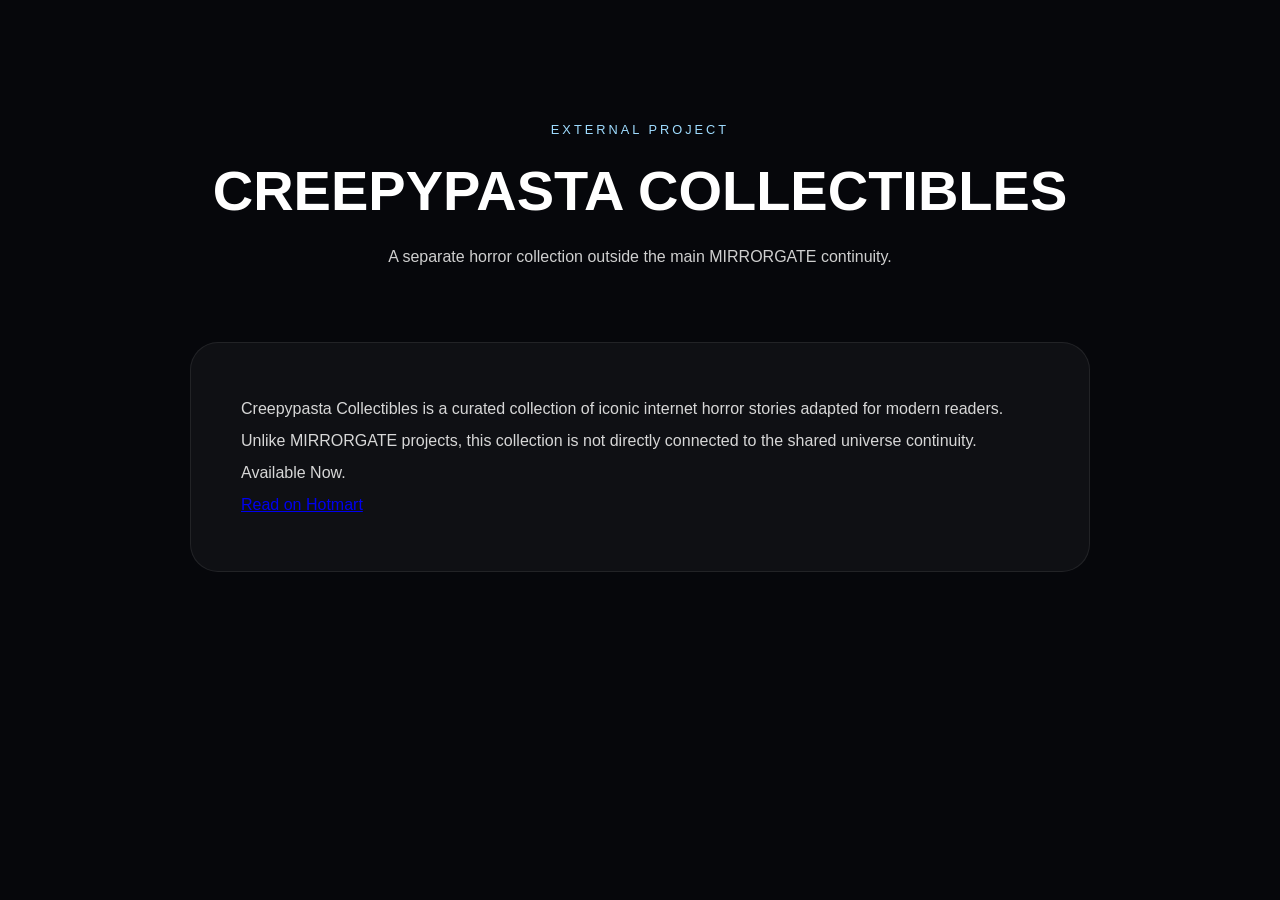
==== projects/collectibles.html @ 3597680f "Create collectibles.html" ====
<!DOCTYPE html>
<html lang="en">
<head>

<meta charset="UTF-8">
<meta name="viewport" content="width=device-width, initial-scale=1.0">

<title>Creepypasta Collectibles</title>

<link rel="stylesheet" href="../style.css">

</head>

<body>

<section>

<div class="section-top">

<span>EXTERNAL PROJECT</span>

<h2>CREEPYPASTA COLLECTIBLES</h2>

<p>
A separate horror collection outside the main MIRRORGATE continuity.
</p>

</div>

<div class="about-box">

<p>
Creepypasta Collectibles is a curated collection of iconic internet horror stories adapted for modern readers.
</p>

<p>
Unlike MIRRORGATE projects, this collection is not directly connected to the shared universe continuity.
</p>

<p>
Available Now.
</p>

<p>
<a href="https://go.hotmart.com/H105876892R?dp=1" target="_blank">
Read on Hotmart
</a>
</p>

</div>

</section>

</body>
</html>
---- style.css ----
*{
    margin:0;
    padding:0;
    box-sizing:border-box;
}

html{
    scroll-behavior:smooth;
}

body{
    background:#06070b;
    color:white;
    font-family:'Inter',sans-serif;
    overflow-x:hidden;
    position:relative;
}

/* BACKGROUND */

.background-grid{
    position:fixed;
    width:100%;
    height:100%;
    background-image:
    linear-gradient(rgba(255,255,255,0.03) 1px, transparent 1px),
    linear-gradient(90deg, rgba(255,255,255,0.03) 1px, transparent 1px);

    background-size:40px 40px;

    z-index:-3;
}

.background-glow{
    position:fixed;
    width:100%;
    height:100%;
    background:
    radial-gradient(circle at top left, rgba(0,255,255,0.10), transparent 30%),
    radial-gradient(circle at top right, rgba(255,0,200,0.10), transparent 30%),
    radial-gradient(circle at bottom, rgba(98,0,255,0.14), transparent 40%);
    z-index:-2;
}

.noise{
    position:fixed;
    width:100%;
    height:100%;
    background:url("https://grainy-gradients.vercel.app/noise.svg");
    opacity:0.06;
    z-index:-1;
}

/* NAV */

header{
    min-height:100vh;
    padding:30px 8%;
}

nav{
    display:flex;
    justify-content:space-between;
    align-items:center;
}

.logo{
    font-family:'Orbitron',sans-serif;
    font-size:2rem;
    font-weight:900;
    letter-spacing:5px;
}

.nav-links{
    display:flex;
    gap:30px;
}

.nav-links a{
    color:white;
    text-decoration:none;
    transition:0.3s;
}

.nav-links a:hover{
    color:#00ffff;
}

/* HERO */

.hero{
    max-width:900px;
    margin-top:140px;
}

.hero-badge{
    display:inline-block;
    padding:10px 18px;
    border-radius:999px;
    border:1px solid rgba(255,255,255,0.1);
    background:rgba(255,255,255,0.03);
    margin-bottom:30px;
    letter-spacing:2px;
    font-size:0.8rem;
    color:#9fdcff;
}

.hero h1{
    font-size:5.5rem;
    line-height:1;
    margin-bottom:30px;
    font-family:'Orbitron',sans-serif;

    background:linear-gradient(to right,#ffffff,#8ee9ff);

    -webkit-background-clip:text;
    -webkit-text-fill-color:transparent;
}

.hero p{
    font-size:1.2rem;
    line-height:2;
    color:#cfcfcf;
    max-width:700px;
    margin-bottom:50px;
}

/* BUTTONS */

.hero-buttons{
    display:flex;
    gap:20px;
    flex-wrap:wrap;
}

.primary-button,
.secondary-button{
    padding:16px 30px;
    border-radius:16px;
    text-decoration:none;
    font-weight:bold;
    transition:0.3s;
}

.primary-button{
    background:linear-gradient(135deg,#00ffff,#7f00ff);
    color:white;
}

.secondary-button{
    border:1px solid rgba(255,255,255,0.15);
    color:white;
    background:rgba(255,255,255,0.04);
}

.primary-button:hover,
.secondary-button:hover{
    transform:translateY(-4px);
}

/* SECTIONS */

section{
    padding:120px 8%;
}

.section-top{
    text-align:center;
    margin-bottom:70px;
}

.section-top span{
    color:#9fdcff;
    letter-spacing:3px;
    font-size:0.8rem;
}

.section-top h2{
    font-size:3.5rem;
    margin-top:20px;
    margin-bottom:20px;
    font-family:'Orbitron',sans-serif;
}

.section-top p{
    color:#cfcfcf;
    max-width:700px;
    margin:auto;
    line-height:1.8;
}

/* SHARED */

.shared-grid{
    display:grid;
    grid-template-columns:repeat(auto-fit,minmax(250px,1fr));
    gap:25px;
}

.shared-box{
    background:rgba(255,255,255,0.04);
    border:1px solid rgba(255,255,255,0.08);
    padding:35px;
    border-radius:24px;
    backdrop-filter:blur(10px);
}

.shared-box h3{
    margin-bottom:15px;
}

/* CARDS */

.cards{
    display:flex;
    gap:40px;
    flex-wrap:wrap;
    justify-content:center;
}

.project-card{
    width:360px;

    background:rgba(255,255,255,0.04);

    border:1px solid rgba(255,255,255,0.08);

    border-radius:28px;

    overflow:hidden;

    transition:0.4s;

    backdrop-filter:blur(12px);

    position:relative;
}

.project-card:hover{
    transform:translateY(-12px);
}

.featured-card{
    border:1px solid rgba(0,255,255,0.2);
}

.card-status{
    padding:12px;
    text-align:center;
    font-size:0.75rem;
    letter-spacing:2px;
    font-weight:bold;
}

.active{
    background:linear-gradient(to right,#00e5ff,#0077ff);
}

.dev{
    background:linear-gradient(to right,#8f00ff,#ff00cc);
}

.release{
    background:linear-gradient(to right,#00ff95,#00b36b);
}

.project-card img{
    width:100%;
    height:500px;
    object-fit:cover;
}

.card-info{
    padding:30px;
}

.genre{
    color:#9fdcff;
    font-size:0.8rem;
    letter-spacing:2px;
    margin-bottom:14px;
    text-transform:uppercase;
}

.card-info h3{
    font-size:2rem;
    margin-bottom:20px;
}

.card-info p{
    color:#d0d0d0;
    line-height:1.8;
    margin-bottom:30px;
}

.card-info a{
    display:block;
    width:100%;
    text-align:center;
    padding:16px;
    border-radius:14px;
    text-decoration:none;
    color:white;
    font-weight:bold;

    background:
    linear-gradient(135deg,#00c3ff,#8f00ff);
}

/* ABOUT */

.about-box{
    max-width:900px;
    margin:auto;
    padding:50px;
    border-radius:28px;
    background:rgba(255,255,255,0.04);
    border:1px solid rgba(255,255,255,0.08);
    line-height:2;
    color:#d7d7d7;
}

/* FOOTER */

footer{
    padding:40px;
    text-align:center;
    border-top:1px solid rgba(255,255,255,0.08);
    color:#888;
}

/* MOBILE */

@media(max-width:900px){

    .hero h1{
        font-size:3.5rem;
    }

    nav{
        flex-direction:column;
        gap:20px;
    }

    .section-top h2{
        font-size:2.4rem;
    }

}
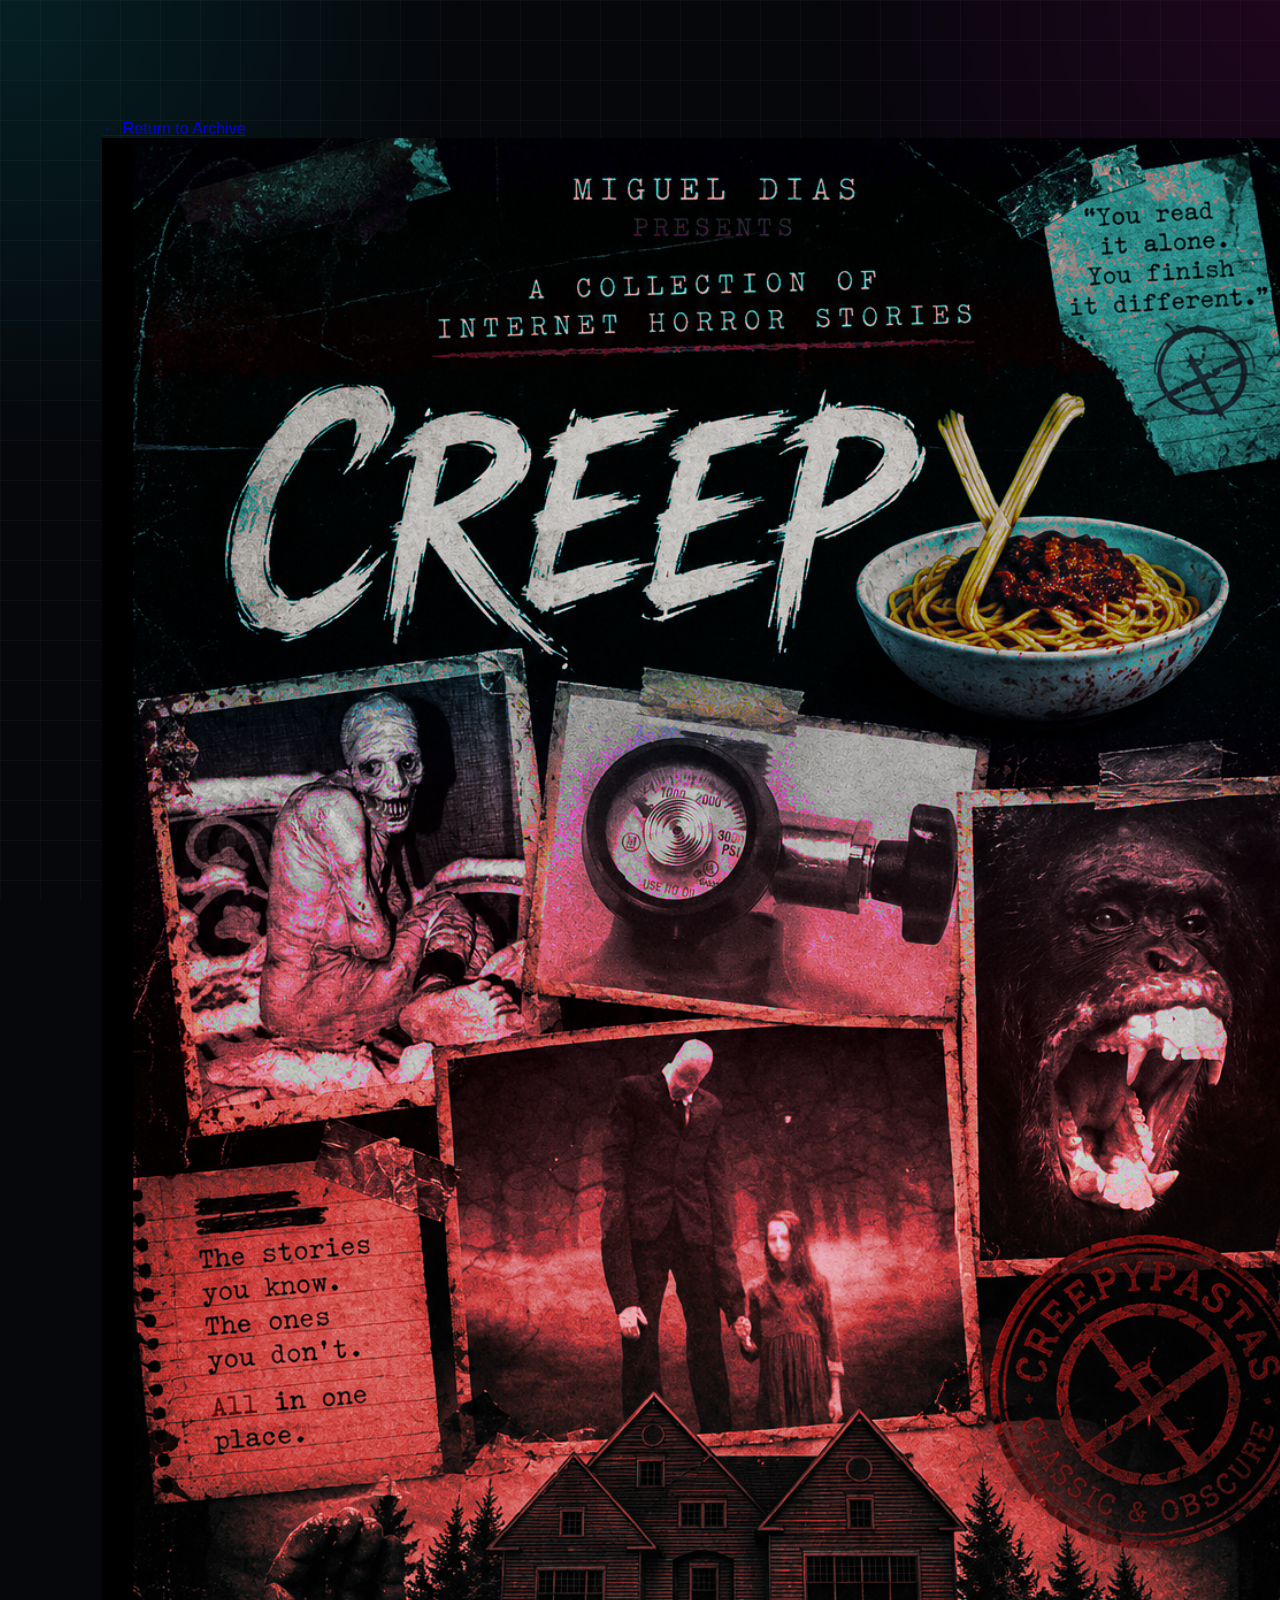
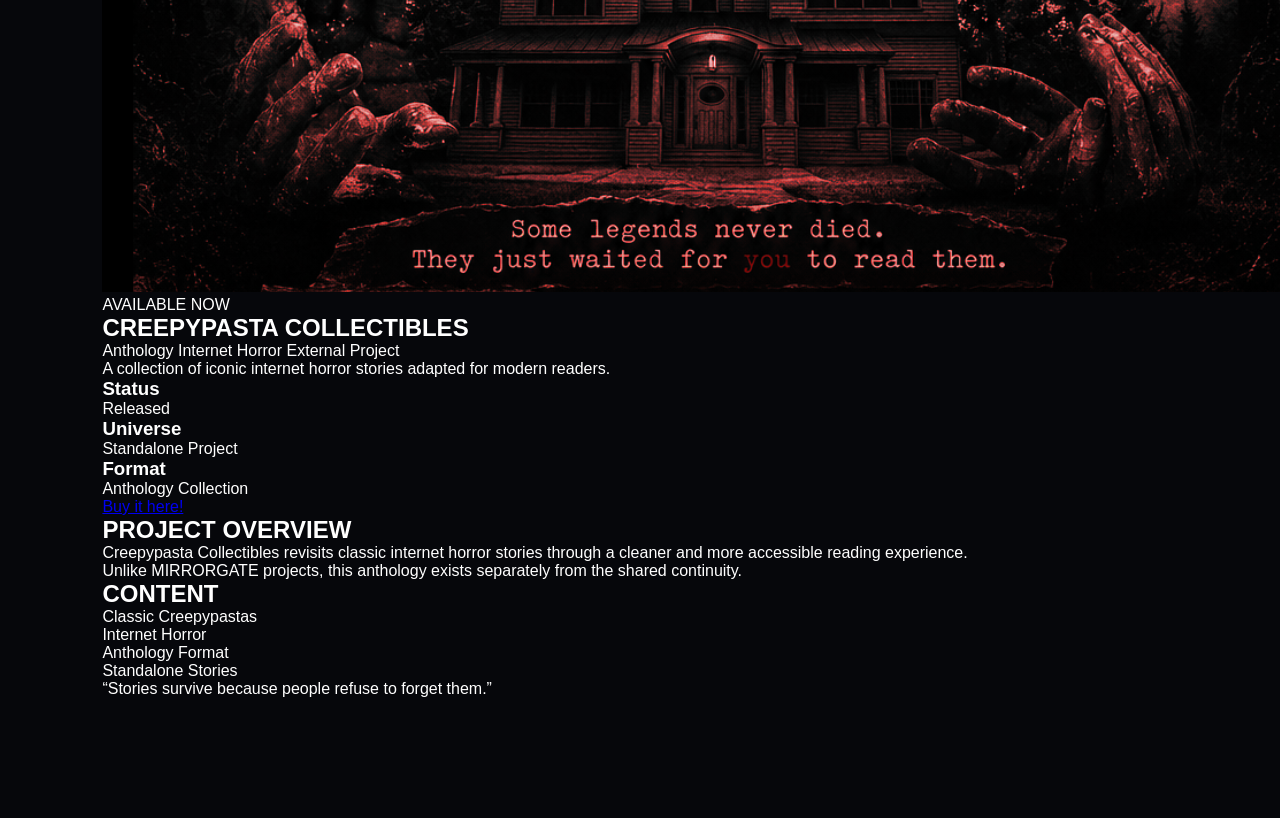
==== commit 225f23a6: "Update collectibles.html" ====
--- a/projects/collectibles.html
+++ b/projects/collectibles.html
@@ -13,39 +13,123 @@
 
 <body>
 
-<section>
+<div class="background-grid"></div>
+<div class="background-glow"></div>
 
-<div class="section-top">
+<section class="project-page">
 
-<span>EXTERNAL PROJECT</span>
+<a class="back-button" href="../index.html">
+← Return to Archive
+</a>
 
-<h2>CREEPYPASTA COLLECTIBLES</h2>
+<div class="project-hero">
+
+<div class="project-cover">
+
+<img src="../images/creepypastacollect.png">
+
+</div>
+
+<div class="project-details">
+
+<div class="project-label release-label">
+AVAILABLE NOW
+</div>
+
+<h1>CREEPYPASTA COLLECTIBLES</h1>
+
+<div class="project-tags">
+
+<span>Anthology</span>
+<span>Internet Horror</span>
+<span>External Project</span>
+
+</div>
+
+<p class="project-description">
+
+A collection of iconic internet horror stories adapted for modern readers.
+
+</p>
+
+<div class="project-meta">
+
+<div class="meta-box">
+<h3>Status</h3>
+<p>Released</p>
+</div>
+
+<div class="meta-box">
+<h3>Universe</h3>
+<p>Standalone Project</p>
+</div>
+
+<div class="meta-box">
+<h3>Format</h3>
+<p>Anthology Collection</p>
+</div>
+
+</div>
+
+<a class="read-button" href="https://go.hotmart.com/H105876892R?dp=1" target="_blank">
+Buy it here!
+</a>
+
+</div>
+
+</div>
+
+<div class="project-content">
+
+<div class="content-box">
+
+<h2>PROJECT OVERVIEW</h2>
 
 <p>
-A separate horror collection outside the main MIRRORGATE continuity.
+Creepypasta Collectibles revisits classic internet horror stories
+through a cleaner and more accessible reading experience.
+</p>
+
+<p>
+Unlike MIRRORGATE projects,
+this anthology exists separately from the shared continuity.
 </p>
 
 </div>
 
-<div class="about-box">
+<div class="content-box">
+
+<h2>CONTENT</h2>
+
+<div class="theme-grid">
+
+<div class="theme-item">
+Classic Creepypastas
+</div>
+
+<div class="theme-item">
+Internet Horror
+</div>
+
+<div class="theme-item">
+Anthology Format
+</div>
+
+<div class="theme-item">
+Standalone Stories
+</div>
+
+</div>
+
+</div>
+
+<div class="quote-box">
 
 <p>
-Creepypasta Collectibles is a curated collection of iconic internet horror stories adapted for modern readers.
+“Stories survive because people refuse to forget them.”
 </p>
 
-<p>
-Unlike MIRRORGATE projects, this collection is not directly connected to the shared universe continuity.
-</p>
-
-<p>
-Available Now.
-</p>
-
-<p>
-<a href="https://go.hotmart.com/H105876892R?dp=1" target="_blank">
-Read on Hotmart
-</a>
-</p>
+</div>
 
 </div>
 
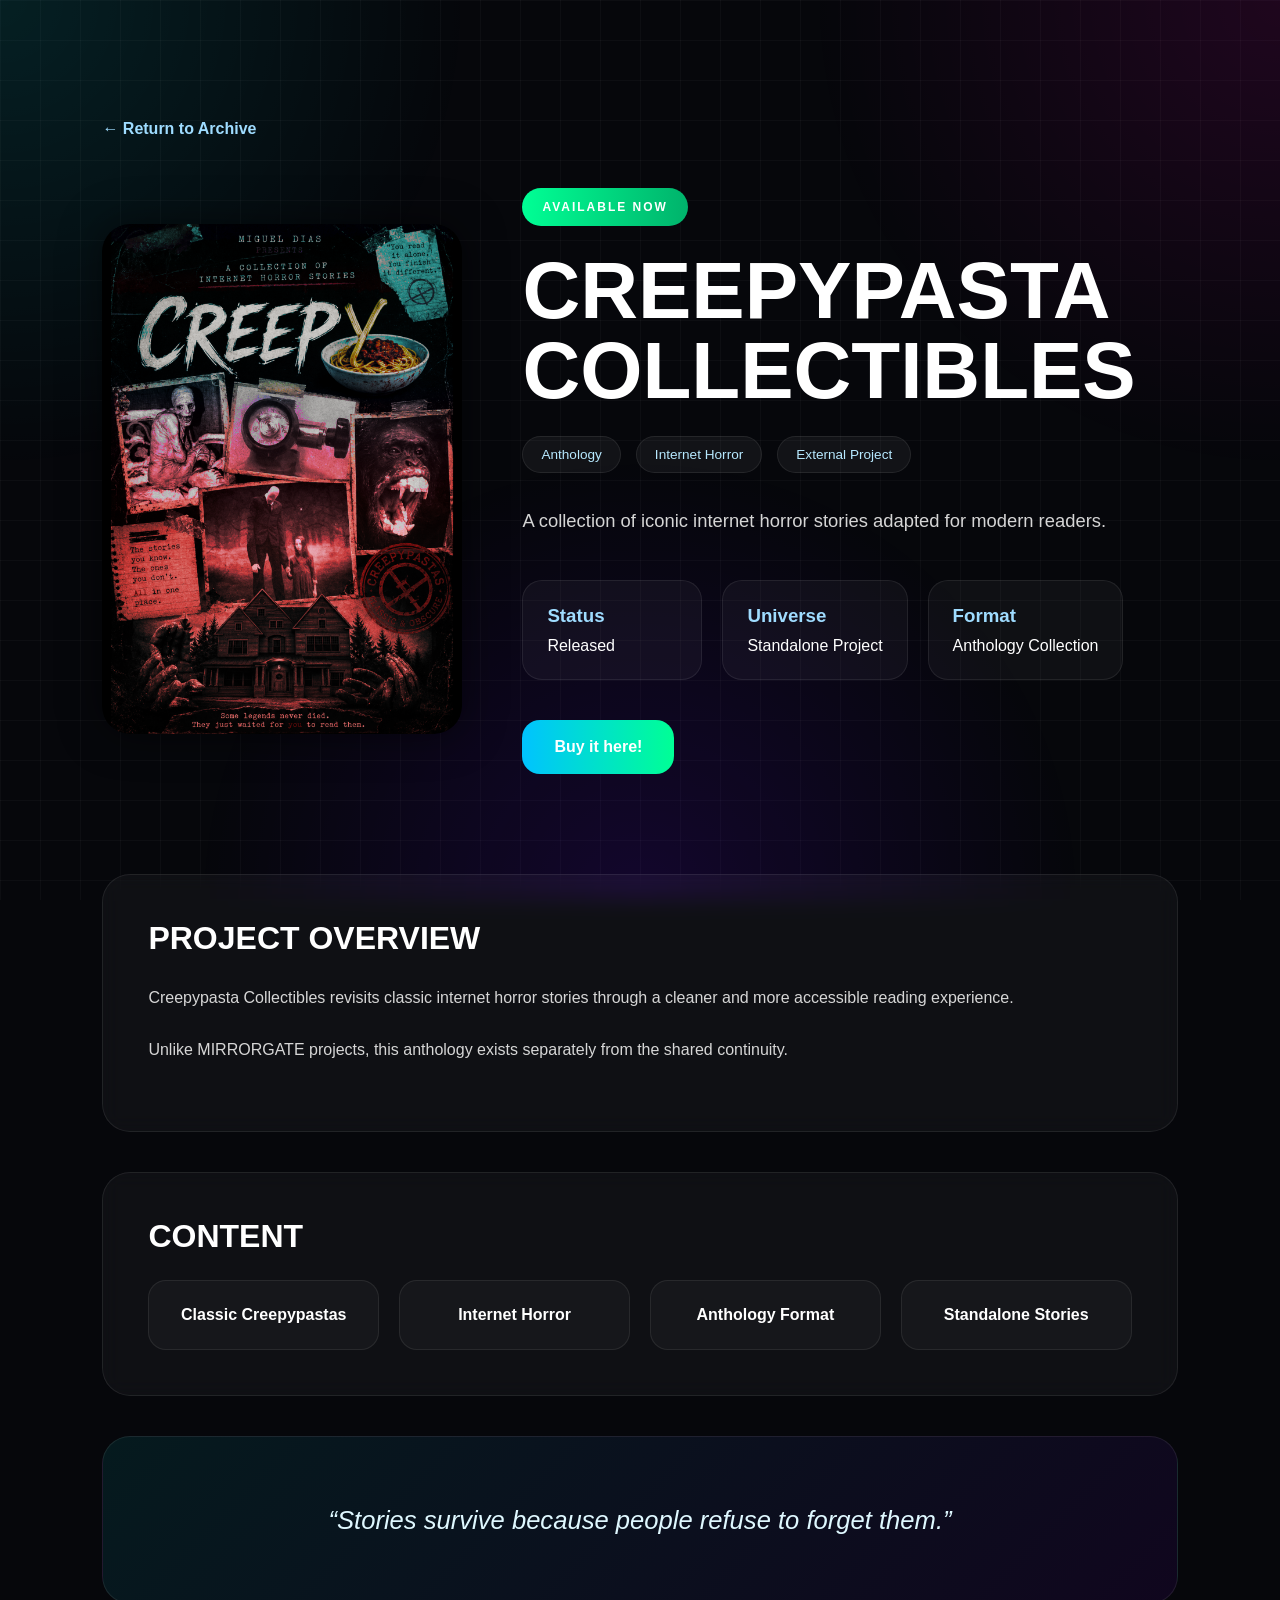
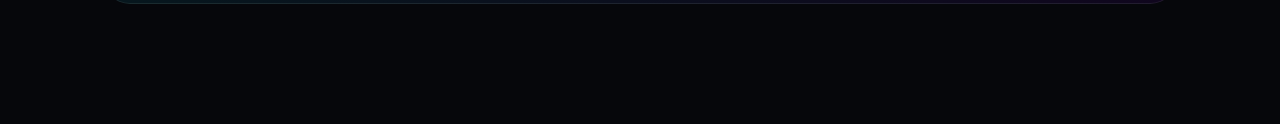
==== commit 203d272e: "Update collectibles.html" ====
--- a/projects/collectibles.html
+++ b/projects/collectibles.html
@@ -71,7 +71,7 @@
 
 </div>
 
-<a class="read-button" href="https://go.hotmart.com/H105876892R?dp=1" target="_blank">
+<a class="read-button" href="https://pay.hotmart.com/H105876892R" target="_blank">
 Buy it here!
 </a>
 
--- a/style.css
+++ b/style.css
@@ -347,3 +347,200 @@
     }
 
 }
+/* PROJECT PAGES */
+
+.project-page{
+    min-height:100vh;
+}
+
+.back-button{
+    display:inline-block;
+    margin-bottom:50px;
+    color:#9fdcff;
+    text-decoration:none;
+    font-weight:bold;
+}
+
+.project-hero{
+    display:flex;
+    gap:60px;
+    align-items:center;
+    flex-wrap:wrap;
+}
+
+.project-cover img{
+    width:360px;
+    border-radius:28px;
+    box-shadow:0 0 40px rgba(0,0,0,0.5);
+}
+
+.project-details{
+    flex:1;
+    min-width:300px;
+}
+
+.project-label{
+    display:inline-block;
+    padding:12px 20px;
+    border-radius:999px;
+    font-size:0.75rem;
+    letter-spacing:2px;
+    font-weight:bold;
+    margin-bottom:25px;
+}
+
+.active-label{
+    background:linear-gradient(to right,#00e5ff,#0077ff);
+}
+
+.dev-label{
+    background:linear-gradient(to right,#8f00ff,#ff00cc);
+}
+
+.release-label{
+    background:linear-gradient(to right,#00ff95,#00b36b);
+}
+
+.project-details h1{
+    font-size:5rem;
+    line-height:1;
+    margin-bottom:25px;
+    font-family:'Orbitron',sans-serif;
+}
+
+.project-tags{
+    display:flex;
+    flex-wrap:wrap;
+    gap:15px;
+    margin-bottom:30px;
+}
+
+.project-tags span{
+    padding:10px 18px;
+    border-radius:999px;
+    background:rgba(255,255,255,0.05);
+    border:1px solid rgba(255,255,255,0.08);
+    color:#b7e9ff;
+    font-size:0.85rem;
+}
+
+.project-description{
+    font-size:1.15rem;
+    line-height:2;
+    color:#d5d5d5;
+    max-width:700px;
+    margin-bottom:40px;
+}
+
+.project-meta{
+    display:flex;
+    gap:20px;
+    flex-wrap:wrap;
+}
+
+.meta-box{
+    padding:24px;
+    border-radius:20px;
+    background:rgba(255,255,255,0.04);
+    border:1px solid rgba(255,255,255,0.08);
+    min-width:180px;
+}
+
+.meta-box h3{
+    margin-bottom:10px;
+    color:#9fdcff;
+}
+
+.project-content{
+    margin-top:100px;
+    display:flex;
+    flex-direction:column;
+    gap:40px;
+}
+
+.content-box{
+    background:rgba(255,255,255,0.04);
+    border:1px solid rgba(255,255,255,0.08);
+    padding:45px;
+    border-radius:28px;
+    backdrop-filter:blur(10px);
+}
+
+.content-box h2{
+    margin-bottom:25px;
+    font-size:2rem;
+    font-family:'Orbitron',sans-serif;
+}
+
+.content-box p{
+    line-height:2;
+    color:#d6d6d6;
+    margin-bottom:20px;
+}
+
+.theme-grid{
+    display:grid;
+    grid-template-columns:repeat(auto-fit,minmax(220px,1fr));
+    gap:20px;
+}
+
+.theme-item{
+    padding:25px;
+    border-radius:18px;
+    background:rgba(255,255,255,0.03);
+    border:1px solid rgba(255,255,255,0.08);
+    text-align:center;
+    font-weight:bold;
+}
+
+.quote-box{
+    padding:60px;
+    text-align:center;
+    border-radius:28px;
+    background:
+    linear-gradient(
+        135deg,
+        rgba(0,255,255,0.08),
+        rgba(140,0,255,0.08)
+    );
+
+    border:1px solid rgba(255,255,255,0.08);
+}
+
+.quote-box p{
+    font-size:1.6rem;
+    line-height:1.8;
+    color:#dff8ff;
+    font-style:italic;
+}
+
+.read-button{
+    display:inline-block;
+    margin-top:40px;
+    padding:18px 32px;
+    border-radius:18px;
+    text-decoration:none;
+    font-weight:bold;
+    background:linear-gradient(to right,#00c3ff,#00ff95);
+    color:white;
+}
+
+@media(max-width:900px){
+
+    .project-details h1{
+        font-size:3rem;
+    }
+
+    .project-cover img{
+        width:100%;
+    }
+
+    .quote-box{
+        padding:40px 25px;
+    }
+
+    .quote-box p{
+        font-size:1.2rem;
+    }
+
+}
